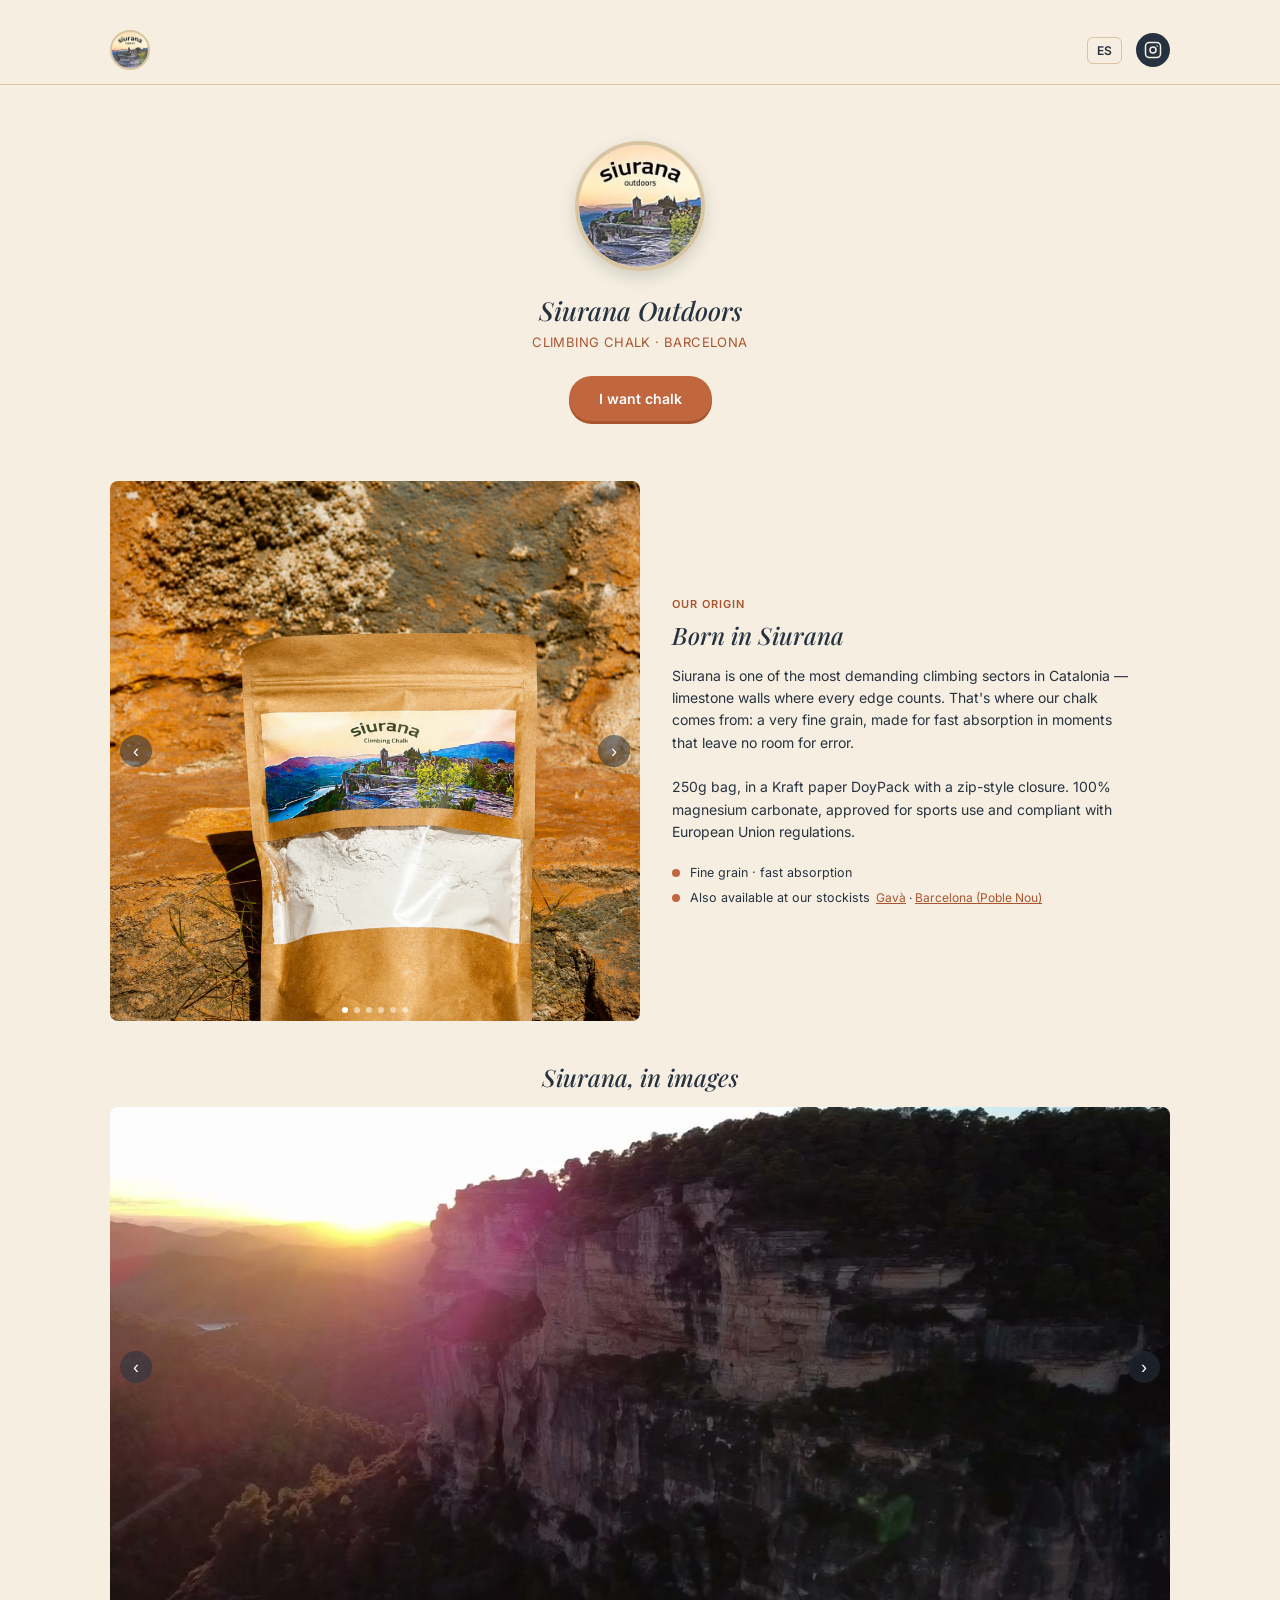
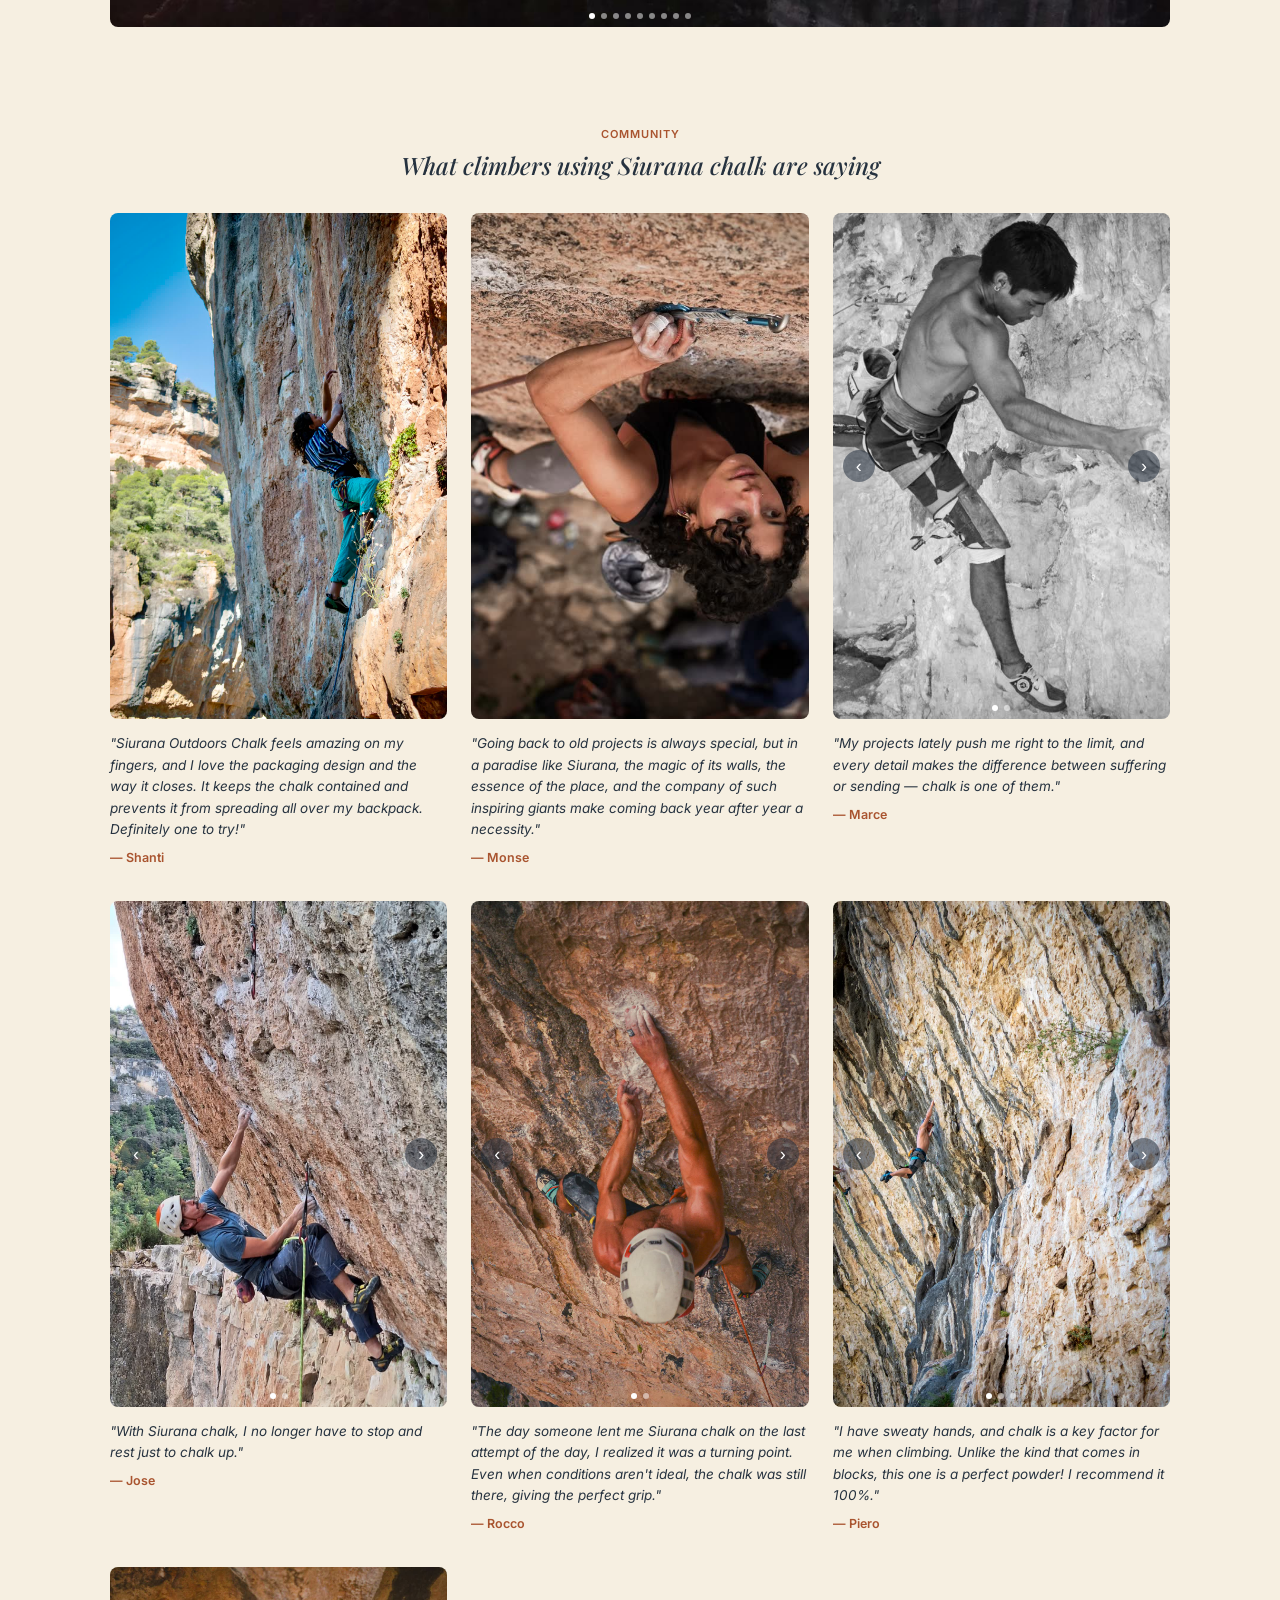
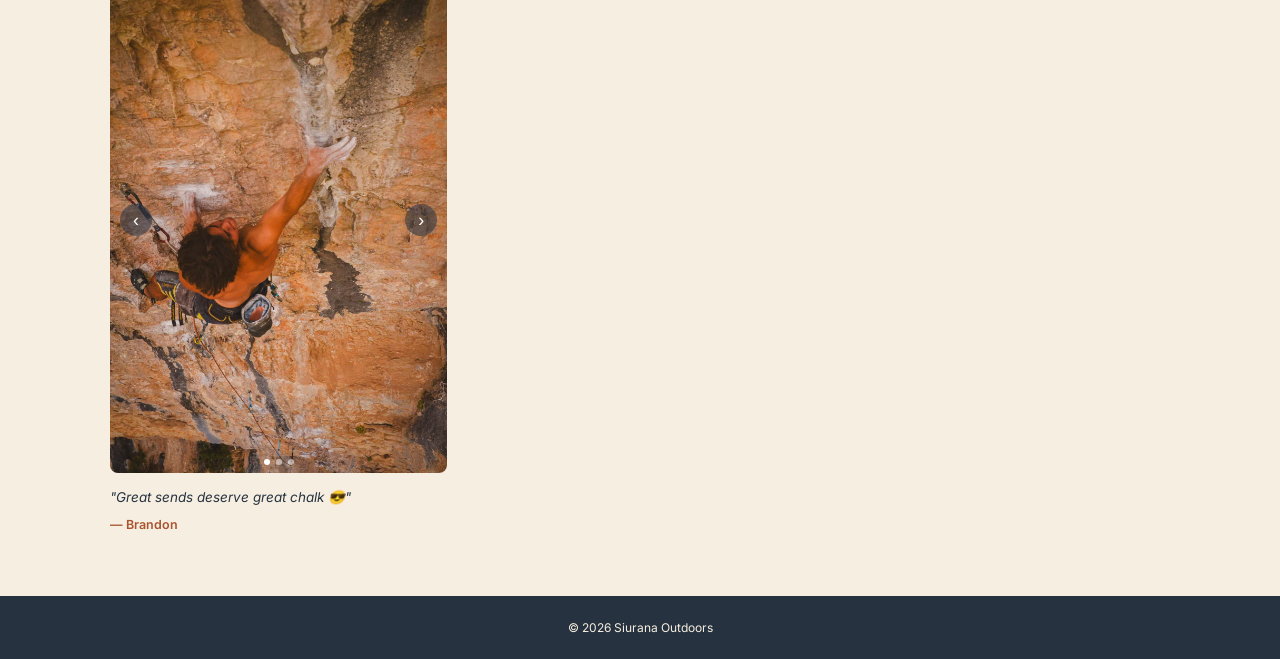
==== en/index.html @ acb0ff6d "content: remove the Barcelona (Rocafort) pickup point Dropped from the About-section stockist links," ====
<!DOCTYPE html>
<html lang="en">
<head>
<meta charset="UTF-8">
<script>
(function () {
  var pref = localStorage.getItem('siuranaLang');
  var onEnglishPage = window.location.pathname.indexOf('/en/') === 0;
  var wantsEnglish;
  if (pref) {
    wantsEnglish = pref === 'en';
  } else {
    var browserLang = (navigator.language || navigator.userLanguage || 'es').toLowerCase();
    wantsEnglish = browserLang.indexOf('en') === 0;
  }
  if (wantsEnglish && !onEnglishPage) { window.location.replace('/en/'); }
  if (!wantsEnglish && onEnglishPage) { window.location.replace('/'); }
})();
</script>
<meta name="viewport" content="width=device-width, initial-scale=1.0">
<title>Siurana Outdoors — Climbing Chalk</title>
<link rel="icon" type="image/png" href="/assets/img/favicon.png">
<link rel="apple-touch-icon" href="/assets/img/favicon.png">
<link rel="stylesheet" href="/assets/css/style.css">
</head>
<body>

<header class="site-header">
  <div class="container header-inner">
    <img class="logo" src="/assets/img/logo.jpg" alt="Siurana Outdoors">
    <div class="header-right">
      <a class="lang-toggle" href="/" onclick="localStorage.setItem('siuranaLang','es')" onmousedown="localStorage.setItem('siuranaLang','es')" lang="es" aria-label="Switch to Spanish">ES</a>
      <a class="ig-link" href="https://www.instagram.com/siuranaoutdoors" target="_blank" rel="noopener" title="Instagram" aria-label="Instagram">
        <svg aria-hidden="true" viewBox="0 0 24 24" fill="none" stroke="currentColor" stroke-width="2"><rect x="2" y="2" width="20" height="20" rx="5"/><circle cx="12" cy="12" r="4"/><circle cx="17.5" cy="6.5" r="1" fill="currentColor" stroke="none"/></svg>
      </a>
    </div>
  </div>
</header>

<section class="hero">
  <div class="container hero-inner">
    <img class="logo-big" src="/assets/img/logo.jpg" alt="Siurana Outdoors">
    <h1 class="hero-title">Siurana Outdoors</h1>
    <p class="hero-sub">Climbing Chalk · Barcelona</p>
    <div class="stage">
      <a class="btn-base btn-crimp" href="/en/order/">
        <div class="tipWrap">
          <div class="fingertip"></div><div class="fingertip"></div><div class="fingertip"></div><div class="fingertip"></div>
          <div class="thumbtip"></div>
        </div>
        I want chalk
      </a>
      <div class="crimpWrap">
        <div class="finger"></div><div class="finger"></div><div class="finger"></div><div class="finger"></div>
        <div class="thumb"></div>
      </div>
      <div class="puffWrap">
        <span class="puff"></span><span class="puff"></span><span class="puff"></span>
        <span class="puff"></span><span class="puff"></span><span class="puff"></span>
      </div>
    </div>
  </div>
</section>

<section class="about">
  <div class="container about-inner">
    <div class="carousel about-photo" data-carousel>
      <div class="carousel-slide is-active"><img src="/assets/img/product/product-1.jpg" alt="Siurana Outdoors chalk bag"></div>
      <div class="carousel-slide"><img src="/assets/img/product/product-2.jpg" alt="Siurana Outdoors chalk bag, another angle" loading="lazy"></div>
      <div class="carousel-slide"><img src="/assets/img/product/product-3.jpg" alt="Siurana Outdoors chalk bag next to the Siurana cliffs" loading="lazy"></div>
      <div class="carousel-slide"><img src="/assets/img/product/product-4.jpg" alt="Siurana Outdoors chalk bag under a rock overhang" loading="lazy"></div>
      <div class="carousel-slide"><img src="/assets/img/product/product-5.jpg" alt="Siurana Outdoors chalk bag with the Siurana cliff blurred in the background" loading="lazy"></div>
      <div class="carousel-slide"><img src="/assets/img/product/product-6.jpg" alt="Siurana Outdoors chalk bag at a rest area near the climbing sector" loading="lazy"></div>
      <button class="carousel-arrow carousel-prev" aria-label="Previous photo">‹</button>
      <button class="carousel-arrow carousel-next" aria-label="Next photo">›</button>
    </div>
    <div class="about-copy">
      <div class="eyebrow">Our origin</div>
      <h2 class="section-title">Born in Siurana</h2>
      <p class="body-text">
        Siurana is one of the most demanding climbing sectors in Catalonia — limestone walls where every edge counts. That's where our chalk comes from: a very fine grain, made for fast absorption in moments that leave no room for error.
      </p>
      <p class="body-text">
        250g bag, in a Kraft paper DoyPack with a zip-style closure. 100% magnesium carbonate, approved for sports use and compliant with European Union regulations.
      </p>
      <ul class="facts">
        <li><span class="dot"></span> Fine grain · fast absorption</li>
        <li><span class="dot"></span><span>Also available at our stockists <span class="stockist-links"><a href="https://www.google.com/maps/place/41%C2%B018'13.2%22N+2%C2%B000'35.6%22E/@41.3036579,2.0073166,17z/data=!3m1!4b1!4m4!3m3!8m2!3d41.3036579!4d2.0098915" target="_blank" rel="noopener">Gavà</a> · <a href="https://www.google.com/maps/place/Raza+Alimentaci%C3%B3n/@41.4161977,2.2108011,17z/data=!3m1!4b1!4m6!3m5!1s0x12a4a34c379c5c1b:0xa8f54bc33366c0a!8m2!3d41.4161977!4d2.2108011!16s%2Fg%2F11cns7l4rz" target="_blank" rel="noopener">Barcelona (Poble Nou)</a></span></span></li>
      </ul>
    </div>
  </div>
</section>

<section class="gallery">
  <div class="container">
    <h2 class="section-title" style="text-align:center;">Siurana, in images</h2>
    <div class="carousel gallery-carousel" data-carousel aria-label="Gallery of Siurana photos and video">
      <div class="carousel-slide is-active">
        <video autoplay muted loop playsinline poster="/assets/img/gallery-poster.jpg">
          <source src="/assets/video/siurana.mp4" type="video/mp4">
        </video>
      </div>
      <div class="carousel-slide">
        <video muted loop playsinline preload="none" poster="/assets/img/gallery-poster-2.jpg">
          <source src="/assets/video/siurana-2.mp4" type="video/mp4">
        </video>
      </div>
      <div class="carousel-slide">
        <video muted loop playsinline preload="none" poster="/assets/img/gallery-poster-3.jpg">
          <source src="/assets/video/siurana-3.mp4" type="video/mp4">
        </video>
      </div>
      <div class="carousel-slide"><img src="/assets/img/gallery/landscape-1.jpg" alt="Close-up of reddish buds on a wild shrub near Siurana" loading="lazy"></div>
      <div class="carousel-slide"><img src="/assets/img/gallery/landscape-2.jpg" alt="Rock pillar beside Siurana's main cliff face under a clear sky" loading="lazy"></div>
      <div class="carousel-slide"><img src="/assets/img/gallery/landscape-3.jpg" alt="Close-up of pink heather flowers among the rocks of Siurana" loading="lazy"></div>
      <div class="carousel-slide"><img src="/assets/img/gallery/landscape-4.jpg" alt="Climber on the cliff at sunset, with the sun glowing through the trees" loading="lazy"></div>
      <div class="carousel-slide"><img src="/assets/img/gallery/landscape-5.jpg" alt="View of the Siurana valley from beneath a rock roof, with climbers gearing up" loading="lazy"></div>
      <div class="carousel-slide"><img src="/assets/img/gallery/landscape-6.jpg" alt="Climber ascending an orange limestone wall in Siurana" loading="lazy"></div>
      <button class="carousel-arrow carousel-prev" aria-label="Previous">‹</button>
      <button class="carousel-arrow carousel-next" aria-label="Next">›</button>
    </div>
  </div>
</section>

<section class="testimonials">
  <div class="container">
    <div class="eyebrow" style="text-align:center;">Community</div>
    <h2 class="section-title" style="text-align:center;">What climbers using Siurana chalk are saying</h2>
    <div class="testimonials-grid">
      <figure class="testimonial-card">
        <div class="carousel testimonial-photo" data-carousel aria-label="Photo of Shanti">
          <div class="carousel-slide is-active"><img src="/assets/img/athletes/shanti-1.jpg" alt="Shanti climbing a tall wall in Siurana, with the valley and blue sky in the background" loading="lazy"></div>
          <button class="carousel-arrow carousel-prev" aria-label="Previous photo">‹</button>
          <button class="carousel-arrow carousel-next" aria-label="Next photo">›</button>
        </div>
        <blockquote class="testimonial-quote">
          <p>"Siurana Outdoors Chalk feels amazing on my fingers, and I love the packaging design and the way it closes. It keeps the chalk contained and prevents it from spreading all over my backpack. Definitely one to try!"</p>
          <cite>— Shanti</cite>
        </blockquote>
      </figure>
      <figure class="testimonial-card">
        <div class="carousel testimonial-photo" data-carousel aria-label="Photos of Monse">
          <div class="carousel-slide is-active"><img src="/assets/img/athletes/monse-1.jpg" alt="Monse clipping a quickdraw on a route in Siurana, chalk on her hands" loading="lazy"></div>
          <button class="carousel-arrow carousel-prev" aria-label="Previous photo">‹</button>
          <button class="carousel-arrow carousel-next" aria-label="Next photo">›</button>
        </div>
        <blockquote class="testimonial-quote">
          <p>"Going back to old projects is always special, but in a paradise like Siurana, the magic of its walls, the essence of the place, and the company of such inspiring giants make coming back year after year a necessity."</p>
          <cite>— Monse</cite>
        </blockquote>
      </figure>
      <figure class="testimonial-card">
        <div class="carousel testimonial-photo" data-carousel aria-label="Photos of Marce">
          <div class="carousel-slide is-active"><img src="/assets/img/athletes/marce-1.jpg" alt="Marce making a dynamic move on a roof in Siurana, black and white photo" loading="lazy"></div>
          <div class="carousel-slide"><img src="/assets/img/athletes/marce-2.jpg" alt="Marce gripping a pocket hold with chalked fingers under a roof in Siurana" loading="lazy"></div>
          <button class="carousel-arrow carousel-prev" aria-label="Previous photo">‹</button>
          <button class="carousel-arrow carousel-next" aria-label="Next photo">›</button>
        </div>
        <blockquote class="testimonial-quote">
          <p>"My projects lately push me right to the limit, and every detail makes the difference between suffering or sending — chalk is one of them."</p>
          <cite>— Marce</cite>
        </blockquote>
      </figure>
      <figure class="testimonial-card">
        <div class="carousel testimonial-photo" data-carousel aria-label="Photos of Jose">
          <div class="carousel-slide is-active"><img src="/assets/img/athletes/jose-1.jpg" alt="Jose climbing a roof with views of the Siurana valley, about to clip a quickdraw" loading="lazy"></div>
          <div class="carousel-slide"><img src="/assets/img/athletes/jose-2.jpg" alt="Jose climbing a very steep wall in Siurana, arm stretched toward a hold" loading="lazy"></div>
          <button class="carousel-arrow carousel-prev" aria-label="Previous photo">‹</button>
          <button class="carousel-arrow carousel-next" aria-label="Next photo">›</button>
        </div>
        <blockquote class="testimonial-quote">
          <p>"With Siurana chalk, I no longer have to stop and rest just to chalk up."</p>
          <cite>— Jose</cite>
        </blockquote>
      </figure>
      <figure class="testimonial-card">
        <div class="carousel testimonial-photo" data-carousel aria-label="Photos of Rocco">
          <div class="carousel-slide is-active"><img src="/assets/img/athletes/rocco-1.jpg" alt="Rocco reaching for a jutting hold on a wall in Siurana" loading="lazy"></div>
          <div class="carousel-slide"><img src="/assets/img/athletes/rocco-2.jpg" alt="Rocco climbing in Siurana with other climbers belaying from a ledge in the background" loading="lazy"></div>
          <button class="carousel-arrow carousel-prev" aria-label="Previous photo">‹</button>
          <button class="carousel-arrow carousel-next" aria-label="Next photo">›</button>
        </div>
        <blockquote class="testimonial-quote">
          <p>"The day someone lent me Siurana chalk on the last attempt of the day, I realized it was a turning point. Even when conditions aren't ideal, the chalk was still there, giving the perfect grip."</p>
          <cite>— Rocco</cite>
        </blockquote>
      </figure>
      <figure class="testimonial-card">
        <div class="carousel testimonial-photo" data-carousel aria-label="Photos of Piero">
          <div class="carousel-slide is-active"><img src="/assets/img/athletes/piero-1.jpg" alt="Piero mid-dynamic-move on a wall in Siurana" loading="lazy"></div>
          <div class="carousel-slide"><img src="/assets/img/athletes/piero-2.jpg" alt="Piero climbing under a huge rock roof in Siurana, with the valley below" loading="lazy"></div>
          <div class="carousel-slide"><img src="/assets/img/athletes/piero-3.jpg" alt="Piero resting at a belay station, climbing gear racked on his harness" loading="lazy"></div>
          <button class="carousel-arrow carousel-prev" aria-label="Previous photo">‹</button>
          <button class="carousel-arrow carousel-next" aria-label="Next photo">›</button>
        </div>
        <blockquote class="testimonial-quote">
          <p>"I have sweaty hands, and chalk is a key factor for me when climbing. Unlike the kind that comes in blocks, this one is a perfect powder! I recommend it 100%."</p>
          <cite>— Piero</cite>
        </blockquote>
      </figure>
      <figure class="testimonial-card">
        <div class="carousel testimonial-photo" data-carousel aria-label="Photos of Brandon">
          <div class="carousel-slide is-active"><img src="/assets/img/athletes/brandon-1.jpg" alt="Brandon reaching for a hold on a wall in Siurana" loading="lazy"></div>
          <div class="carousel-slide"><img src="/assets/img/athletes/brandon-2.jpg" alt="Brandon climbing a slab in Siurana, chalk on his fingers" loading="lazy"></div>
          <div class="carousel-slide"><img src="/assets/img/athletes/brandon-3.jpg" alt="Brandon climbing a vertical wall in Siurana with the sky in the background" loading="lazy"></div>
          <button class="carousel-arrow carousel-prev" aria-label="Previous photo">‹</button>
          <button class="carousel-arrow carousel-next" aria-label="Next photo">›</button>
        </div>
        <blockquote class="testimonial-quote">
          <p>"Great sends deserve great chalk 😎"</p>
          <cite>— Brandon</cite>
        </blockquote>
      </figure>
    </div>
  </div>
</section>

<footer class="site-footer">
  <div class="container">
    <p>&copy; 2026 Siurana Outdoors</p>
  </div>
</footer>

<script src="/assets/js/main.js"></script>
</body>
</html>
---- assets/css/style.css ----
@import url('https://fonts.googleapis.com/css2?family=Playfair+Display:ital,wght@0,500;0,700;1,500&family=Inter:wght@400;500;600;700&display=swap');

:root{
  --terracotta:#c1673f;
  --clay:#a9542f;
  --sand:#d8c4a0;
  --cream:#f6efe1;
  --forest:#4a5a3a;
  --navy:#26323f;
  --chalk:#f7f4ec;
}

*, *::before, *::after { box-sizing: border-box; }

body {
  margin: 0;
  background: var(--cream);
  color: var(--navy);
  font-family: 'Inter', sans-serif;
}

img { max-width: 100%; display: block; }

.container {
  max-width: 1100px;
  margin: 0 auto;
  padding: 0 20px;
}

.eyebrow {
  font-size: 11px; letter-spacing: 1px; text-transform: uppercase;
  color: var(--clay); margin-bottom: 8px; font-weight: 600;
}

.section-title {
  font-family: 'Playfair Display', serif; font-style: italic; font-weight: 500;
  font-size: 24px; margin: 0 0 14px; color: var(--navy);
}

.body-text { font-size: 14px; line-height: 1.6; margin: 0 0 22px; }

.facts { list-style: none; margin: 0; padding: 0; display: flex; flex-direction: column; gap: 10px; }
.facts li { display: flex; align-items: flex-start; gap: 10px; font-size: 12.5px; }
.dot { width: 8px; height: 8px; border-radius: 50%; background: var(--terracotta); flex-shrink: 0; margin-top: 4px; }

.site-header {
  background: var(--cream);
  border-bottom: 1px solid var(--sand);
}
.header-inner {
  display: flex;
  align-items: center;
  justify-content: space-between;
  padding: 30px 20px 14px;
}
.logo {
  width: 40px;
  height: 40px;
  border-radius: 50%;
  object-fit: cover;
  border: 2px solid var(--sand);
}
.header-right {
  display: flex;
  align-items: center;
  gap: 14px;
}
.ig-link {
  width: 34px;
  height: 34px;
  border-radius: 50%;
  background: var(--navy);
  display: flex;
  align-items: center;
  justify-content: center;
  flex-shrink: 0;
}
.ig-link svg {
  width: 18px;
  height: 18px;
  color: var(--cream);
}

.stage { position: relative; display: inline-block; }

.btn-base {
  position: relative;
  z-index: 1;
  display: inline-block;
  border-radius: 24px;
  background: var(--terracotta);
  color: #fff;
  font-weight: 600;
  font-size: 14px;
  text-decoration: none;
  border: none;
  cursor: pointer;
  padding: 14px 30px;
  box-shadow: 0 3px 0 var(--clay);
  transition: box-shadow .15s ease, transform .15s ease;
  overflow: visible;
  font-family: 'Inter', sans-serif;
}
.btn-base:hover, .btn-base.js-preview { transform: translateY(1px); box-shadow: 0 2px 0 var(--clay); }
.btn-base:active, .btn-base.js-preview-active { transform: translateY(2px); box-shadow: 0 1px 0 var(--clay); }
.btn-small { padding: 8px 18px; font-size: 12px; }

.crimpWrap { position:absolute;z-index:0;left:50%;top:0;transform:translateX(-50%);width:80px;height:40px;pointer-events:none; }
.finger { position:absolute;top:0;width:15px;height:46px;border-radius:7px 7px 5px 5px;background:var(--sand);opacity:0;
  transform-origin:bottom center;transition:left .22s ease, transform .3s cubic-bezier(.3,1.3,.4,1), opacity .2s ease; }
.finger::after { content:'';position:absolute;left:50%;bottom:7px;width:5px;height:5px;border-radius:50%;background:var(--clay);
  transform:translateX(-50%);opacity:0;transition:opacity .18s ease; }

.finger:nth-child(1){left:0px;  transform:translateY(6px) rotate(-5deg);}
.finger:nth-child(2){left:14px; transform:translateY(6px) rotate(-1deg);}
.finger:nth-child(3){left:28px; transform:translateY(6px) rotate(1deg);}
.finger:nth-child(4){left:42px; transform:translateY(6px) rotate(5deg);}

/* .js-preview / .js-preview-active companion classes let JS simulate the same
   :hover / :active look programmatically (used to auto-preview the hero
   button 3s after page load, since a real click navigates away before the
   :active + puff animation has time to finish playing). Keep every rule
   below in sync if the hover/active visuals ever change. */
.btn-crimp:hover ~ .crimpWrap .finger, .btn-crimp.js-preview ~ .crimpWrap .finger { opacity: 1; }
.btn-crimp:hover ~ .crimpWrap .finger:nth-child(1), .btn-crimp.js-preview ~ .crimpWrap .finger:nth-child(1){transform:translateY(-18px) rotate(-5deg);}
.btn-crimp:hover ~ .crimpWrap .finger:nth-child(2), .btn-crimp.js-preview ~ .crimpWrap .finger:nth-child(2){transform:translateY(-18px) rotate(-1deg);}
.btn-crimp:hover ~ .crimpWrap .finger:nth-child(3), .btn-crimp.js-preview ~ .crimpWrap .finger:nth-child(3){transform:translateY(-18px) rotate(1deg);}
.btn-crimp:hover ~ .crimpWrap .finger:nth-child(4), .btn-crimp.js-preview ~ .crimpWrap .finger:nth-child(4){transform:translateY(-18px) rotate(5deg);}

.btn-crimp:active ~ .crimpWrap .finger, .btn-crimp.js-preview-active ~ .crimpWrap .finger { transition-duration: .1s; }
.btn-crimp:active ~ .crimpWrap .finger:nth-child(1), .btn-crimp.js-preview-active ~ .crimpWrap .finger:nth-child(1){left:0px;  transform:translateY(-14px) rotate(0deg) scaleY(.92);}
.btn-crimp:active ~ .crimpWrap .finger:nth-child(2), .btn-crimp.js-preview-active ~ .crimpWrap .finger:nth-child(2){left:15px; transform:translateY(-14px) rotate(0deg) scaleY(.92);}
.btn-crimp:active ~ .crimpWrap .finger:nth-child(3), .btn-crimp.js-preview-active ~ .crimpWrap .finger:nth-child(3){left:30px; transform:translateY(-14px) rotate(0deg) scaleY(.92);}
.btn-crimp:active ~ .crimpWrap .finger:nth-child(4), .btn-crimp.js-preview-active ~ .crimpWrap .finger:nth-child(4){left:45px; transform:translateY(-14px) rotate(0deg) scaleY(.92);}
.btn-crimp:active ~ .crimpWrap .finger::after, .btn-crimp.js-preview-active ~ .crimpWrap .finger::after { opacity: .7; }

.thumb { position:absolute;top:0;left:62px;width:16px;height:22px;border-radius:7px 8px 6px 6px;background:var(--sand);opacity:0;
  transform-origin:bottom center;transition:left .22s ease, transform .3s cubic-bezier(.3,1.3,.4,1), opacity .2s ease;
  transform:translateY(6px) rotate(10deg); }
.thumb::after { content:'';position:absolute;left:50%;bottom:6px;width:5px;height:5px;border-radius:50%;background:var(--clay);
  transform:translateX(-50%);opacity:0;transition:opacity .18s ease; }

.btn-crimp:hover ~ .crimpWrap .thumb, .btn-crimp.js-preview ~ .crimpWrap .thumb { opacity:1;transform:translateY(-12px) rotate(14deg); }
.btn-crimp:active ~ .crimpWrap .thumb, .btn-crimp.js-preview-active ~ .crimpWrap .thumb { left:54px;transform:translateY(-9px) rotate(-16deg) scaleY(.9);transition-duration:.1s; }
.btn-crimp:active ~ .crimpWrap .thumb::after, .btn-crimp.js-preview-active ~ .crimpWrap .thumb::after { opacity: .7; }

.tipWrap { position:absolute;left:50%;top:0;transform:translateX(-50%);width:80px;height:22px;pointer-events:none; }
.fingertip { position:absolute;top:0;width:16px;height:18px;border-radius:50%;background:var(--sand);opacity:0;
  transform-origin:top center;transition:opacity .15s ease, transform .18s cubic-bezier(.3,1.3,.4,1);transform:translateY(-12px) scale(.6); }
.fingertip::after{content:'';position:absolute;left:50%;top:4px;width:6px;height:7px;border-radius:50%;
  background:var(--cream);transform:translateX(-50%);opacity:.95;}
.fingertip:nth-child(1){left:-1px;} .fingertip:nth-child(2){left:14px;} .fingertip:nth-child(3){left:29px;} .fingertip:nth-child(4){left:44px;}
.btn-crimp:active .fingertip, .btn-crimp.js-preview-active .fingertip { opacity: 1; transform: translateY(-4px) scale(1); }

.thumbtip { position:absolute;top:0;left:54px;width:16px;height:16px;border-radius:50%;background:var(--sand);opacity:0;
  transform-origin:top center;transition:opacity .15s ease, transform .18s cubic-bezier(.3,1.3,.4,1);transform:translateY(-10px) rotate(14deg) scale(.6); }
.thumbtip::after{content:'';position:absolute;left:55%;top:3px;width:7px;height:8px;border-radius:50%;
  background:var(--cream);transform:translateX(-50%) rotate(-16deg);opacity:.95;}
.btn-crimp:active .thumbtip, .btn-crimp.js-preview-active .thumbtip { opacity: 1; transform: translateY(-3px) rotate(-16deg) scale(1); }

.puffWrap { position:absolute;z-index:2;left:50%;top:2px;transform:translateX(-50%);width:120px;height:50px;pointer-events:none; }
.puff { position:absolute;border-radius:50%;background:var(--chalk);opacity:0; }
.puff:nth-child(1){left:8px; top:20px; width:5px;height:5px;}
.puff:nth-child(2){left:20px;top:9px;  width:6px;height:6px;}
.puff:nth-child(3){left:32px;top:24px; width:4px;height:4px;}
.puff:nth-child(4){left:88px;top:24px; width:4px;height:4px;}
.puff:nth-child(5){left:100px;top:9px;  width:6px;height:6px;}
.puff:nth-child(6){left:112px;top:20px;width:5px;height:5px;}

@keyframes puffL1{0%{opacity:0;transform:translate(0,0) scale(.5);}20%{opacity:.9;}100%{opacity:0;transform:translate(-16px,-22px) scale(1.2);}}
@keyframes puffL2{0%{opacity:0;transform:translate(0,0) scale(.5);}20%{opacity:.9;}100%{opacity:0;transform:translate(-8px,-28px) scale(1.1);}}
@keyframes puffL3{0%{opacity:0;transform:translate(0,0) scale(.5);}20%{opacity:.9;}100%{opacity:0;transform:translate(-20px,-8px) scale(1.15);}}
@keyframes puffR1{0%{opacity:0;transform:translate(0,0) scale(.5);}20%{opacity:.9;}100%{opacity:0;transform:translate(20px,-8px) scale(1.15);}}
@keyframes puffR2{0%{opacity:0;transform:translate(0,0) scale(.5);}20%{opacity:.9;}100%{opacity:0;transform:translate(8px,-28px) scale(1.1);}}
@keyframes puffR3{0%{opacity:0;transform:translate(0,0) scale(.5);}20%{opacity:.9;}100%{opacity:0;transform:translate(16px,-22px) scale(1.2);}}

.puffWrap.puffing .puff:nth-child(1){animation:puffL1 .6s ease-out forwards;}
.puffWrap.puffing .puff:nth-child(2){animation:puffL2 .6s ease-out .03s forwards;}
.puffWrap.puffing .puff:nth-child(3){animation:puffL3 .6s ease-out .06s forwards;}
.puffWrap.puffing .puff:nth-child(4){animation:puffR3 .6s ease-out .06s forwards;}
.puffWrap.puffing .puff:nth-child(5){animation:puffR2 .6s ease-out .03s forwards;}
.puffWrap.puffing .puff:nth-child(6){animation:puffR1 .6s ease-out forwards;}

.hero { padding: 56px 0 60px; text-align: center; }
.hero-inner { display: flex; flex-direction: column; align-items: center; }
.logo-big {
  width: 130px; height: 130px; border-radius: 50%; object-fit: cover;
  margin: 0 0 22px; border: 4px solid var(--sand);
  box-shadow: 0 6px 16px rgba(38,50,63,.18);
}
.hero-title {
  font-family: 'Playfair Display', serif; font-style: italic; font-weight: 500;
  font-size: 26px; color: var(--navy); margin: 0 0 6px;
}
.hero-sub {
  font-size: 13px; letter-spacing: .4px; color: var(--clay);
  margin: 0 0 26px; text-transform: uppercase;
}
.about-inner { display: flex; align-items: center; gap: 0; flex-wrap: wrap; }
.about-photo {
  flex: 1 1 320px; min-height: 280px; border-radius: 8px;
}
.about-copy { flex: 1 1 320px; padding: 34px 32px; }

/* .about-photo has only min-height (280px), and align-items:center on its flex
   parent means it doesn't stretch to the row height, so a height:100% child
   (the carousel's img) can't resolve against it and falls back to the image's
   own intrinsic aspect ratio — with these portrait product photos that produced
   an oversized ~660px-tall box that dwarfed the copy column. Pin an explicit
   height so the carousel crops via object-fit:cover into a balanced box instead.
   540px (raised from an earlier 420px pass, which itself over-cropped these
   mostly-portrait product photos) still sits well under that ~660px "dwarfing"
   territory and close to the ~350-450px natural height of the .about-copy
   text column beside it.
   This must stay ABOVE the @media (max-width:600px) block below: both rules
   share identical specificity (two classes), so the mobile override only wins
   the cascade at narrow widths if it appears later in source order. */
.about-photo.carousel { height: 540px; }

.gallery { padding: 40px 0 60px; }
/* Raised from 220/320px (mobile/desktop) to 290/520px to cut down on vertical
   cropping of the mostly-portrait gallery photos (0.56-0.75 aspect) via
   object-fit:cover. Side effect worth knowing: at the mobile 290px height the
   box's aspect (~1.16) is narrower than the autoplay video's 16:9 (1.78)
   frame, so cover now crops a bit more off the VIDEO's sides on mobile than
   before (it was already side-cropped at 220px, just less so) — an accepted
   tradeoff, the video's main scene stays centered and in frame. At desktop
   (520px) the box's aspect (~2.04) is actually now much closer to the video's
   1.78 than the old 320px box (~3.31) was, so on desktop the video ends up
   LESS cropped than before, not more. */
.gallery-carousel, .gallery-carousel .carousel-slide { height: 290px; }
@media (min-width: 700px) {
  .gallery-carousel, .gallery-carousel .carousel-slide { height: 520px; }
}
.gallery-carousel { border-radius: 8px; background: var(--navy); }

/* landscape-4 and landscape-6 are portrait source photos; on desktop the
   gallery box is still wider than tall (~2.04 aspect at 520px) so cover still
   crops a horizontal band off the top/bottom, and the default center crop
   misses the climber(s) entirely. Values below were picked by measuring the
   climbers' actual vertical position in each photo: landscape-4's climber
   sits ~33-40% down the frame (sunset glow stays in view too), landscape-6
   has one climber near the top (~16-22%) and a second near the bottom
   (~87%) — too far apart to both fit in one crop, so this keeps the
   ascending climber (the one actually mid-route) in frame. Re-checked against
   the taller 520px/290px (desktop/mobile) box: both values still keep their
   climber comfortably in frame, no change needed. */
.carousel-slide img[src*="landscape-4"] { object-position: center 36%; }
.carousel-slide img[src*="landscape-6"] { object-position: center 20%; }

/* landscape-5's climbers sit in the left ~25% of this 16:9 photo. At the
   mobile gallery height (290px) the box is narrower than the photo (aspect
   ~1.16 vs 1.78), so cover crops the sides instead of top/bottom — a center
   crop pushes the left edge in far enough to cut the belayer out of frame.
   Shifting the crop left keeps every climber in frame. Desktop stays a
   top/bottom crop (box wider than the photo) where center is already fine
   vertically, and this X-axis shift has no effect there. */
.carousel-slide img[src*="landscape-5"] { object-position: 10% center; }

/* product-4's bag hangs low in the frame (roughly the bottom 40%, held up
   against a rock overhang that fills the rest) — on the taller About box a
   center crop only catches a sliver of its top edge. Shifting the crop down
   keeps the whole bag (label, chalk window and kraft base) in frame. */
.carousel-slide img[src*="product-4"] { object-position: center 85%; }

.testimonials { padding: 40px 0 60px; }
.testimonials-grid {
  display: grid; grid-template-columns: 1fr; gap: 32px 24px; margin-top: 32px;
}
@media (min-width: 700px) { .testimonials-grid { grid-template-columns: repeat(2, 1fr); } }
@media (min-width: 1000px) { .testimonials-grid { grid-template-columns: repeat(3, 1fr); } }
.testimonial-card { margin: 0; }
/* aspect-ratio (not a fixed height) so the box scales cleanly at any card
   width across the 1/2/3-column breakpoints above, without needing a
   per-breakpoint height like the other carousels. 2:3 matches most of these
   photos' own portrait aspect (~0.667) closely, so cover crops very little
   off them; the couple of landscape/square outliers crop more on the sides,
   checked via simulation and still framed fine at this ratio. */
.testimonial-photo { aspect-ratio: 2 / 3; border-radius: 8px; background: var(--navy); }
.testimonial-quote {
  margin: 14px 0 0; font-size: 13.5px; line-height: 1.6; font-style: italic; color: var(--navy);
}
.testimonial-quote p { margin: 0 0 6px; }
.testimonial-quote cite { font-size: 12.5px; font-weight: 600; font-style: normal; color: var(--clay); }

.order { padding: 40px 0 60px; max-width: 460px; margin: 0 auto; }
.back-link {
  display: inline-block; margin-bottom: 18px; font-size: 13px; font-weight: 600;
  color: var(--clay); text-decoration: none;
}
.back-link:hover { color: var(--terracotta); }

.order-block { border-top: 1px solid var(--sand); padding-top: 20px; margin-top: 20px; }
.field-row { display: flex; gap: 12px; }
.field-row .field { flex: 1 1 0; min-width: 0; }
.field { margin-top: 12px; }
.field:first-child { margin-top: 0; }
.field label {
  display: block; font-size: 12.5px; font-weight: 600; color: var(--navy); margin-bottom: 6px;
}
.field input[type="text"], .field input[type="tel"], .field input[type="email"],
.field textarea, .field select {
  width: 100%; border: 1px solid var(--sand); border-radius: 8px; padding: 10px;
  font-family: 'Inter', sans-serif; font-size: 13px; color: var(--navy); box-sizing: border-box;
}
.field textarea { resize: vertical; }

.radio-option {
  display: flex; align-items: center; gap: 8px; font-size: 13.5px; color: var(--navy);
  margin-top: 10px; cursor: pointer;
}
.radio-option:first-child { margin-top: 0; }
.radio-option:has(input:disabled) { color: var(--sand); cursor: not-allowed; }
.fee-note { color: var(--clay); font-size: 12px; }

.order-qty { margin: 0; }
.qty-stepper { display: flex; align-items: center; gap: 10px; }
.qty-btn {
  width: 36px; height: 36px; border-radius: 50%; border: 1px solid var(--sand);
  background: var(--cream); color: var(--navy); font-size: 18px; line-height: 1;
  cursor: pointer;
}
.qty-btn:hover { background: var(--sand); }
#qty {
  width: 56px; text-align: center; font-size: 15px; font-weight: 600; color: var(--navy);
  border: 1px solid var(--sand); border-radius: 8px; padding: 8px 4px;
  font-family: 'Inter', sans-serif;
}

.order-total { margin: 20px 0 0; font-size: 15px; font-weight: 600; }
#submit-order { display: block; width: 100%; margin-top: 20px; text-align: center; }
.order-error { color: var(--terracotta); font-size: 12.5px; margin: 10px 0 0; }
.order-confirmation {
  color: var(--forest); font-size: 13.5px; font-weight: 600; margin: 14px 0 0;
  background: var(--cream); border: 1px solid var(--sand); border-radius: 8px; padding: 12px;
}
.order-confirmation a { color: var(--clay); text-decoration: underline; }
.order-confirmation a:hover { color: var(--terracotta); }

.site-footer {
  background: var(--navy); color: var(--cream);
  text-align: center; padding: 24px 0; font-size: 12px;
}
.site-footer p { margin: 0; }

@media (max-width: 600px) {
  /* This used to need >= ~15px top padding to keep the crimp-hand header CTA's
     raised fingers from clipping against the viewport edge (see commit
     44aba79) - that button was later removed, so the constraint no longer
     applies, but the value still reads fine as general breathing room. */
  .header-inner { padding: 26px 16px 10px; }
  .hero { padding: 40px 0 44px; }
  .logo-big { width: 100px; height: 100px; }
  .about-copy { padding: 26px 20px; }
  /* Raised from 260px alongside the desktop 540px bump above — same
     less-cropping rationale, see the comment on the desktop rule. */
  .about-photo.carousel { height: 330px; min-height: 330px; }
}

.lang-toggle {
  font-size: 12px; font-weight: 600; color: var(--navy); text-decoration: none;
  padding: 5px 9px; border: 1px solid var(--sand); border-radius: 6px;
}
.lang-toggle:hover { background: var(--sand); }

.carousel { position: relative; overflow: hidden; }
.carousel-slide { display: none; width: 100%; height: 100%; }
.carousel-slide.is-active { display: block; }
.carousel-slide img, .carousel-slide video { width: 100%; height: 100%; object-fit: cover; display: block; }
.carousel-arrow {
  position: absolute; top: 50%; transform: translateY(-50%);
  width: 32px; height: 32px; border-radius: 50%; border: none;
  background: rgba(38,50,63,.55); color: #fff; font-size: 18px; line-height: 1;
  cursor: pointer; display: flex; align-items: center; justify-content: center;
  z-index: 1; padding: 0;
}
.carousel-arrow:hover { background: rgba(38,50,63,.8); }
.carousel-prev { left: 10px; }
.carousel-next { right: 10px; }

.carousel-dots { position: absolute; bottom: 8px; left: 50%; transform: translateX(-50%); display: flex; gap: 6px; z-index: 1; }
.carousel-dot { width: 6px; height: 6px; border-radius: 50%; background: rgba(255,255,255,.5); border: none; padding: 0; cursor: pointer; }
.carousel-dot.is-active { background: #fff; }

.stockist-links { font-size: 12px; margin-left: 2px; }
.stockist-links a { color: var(--clay); text-decoration: underline; }
.stockist-links a:hover { color: var(--terracotta); }
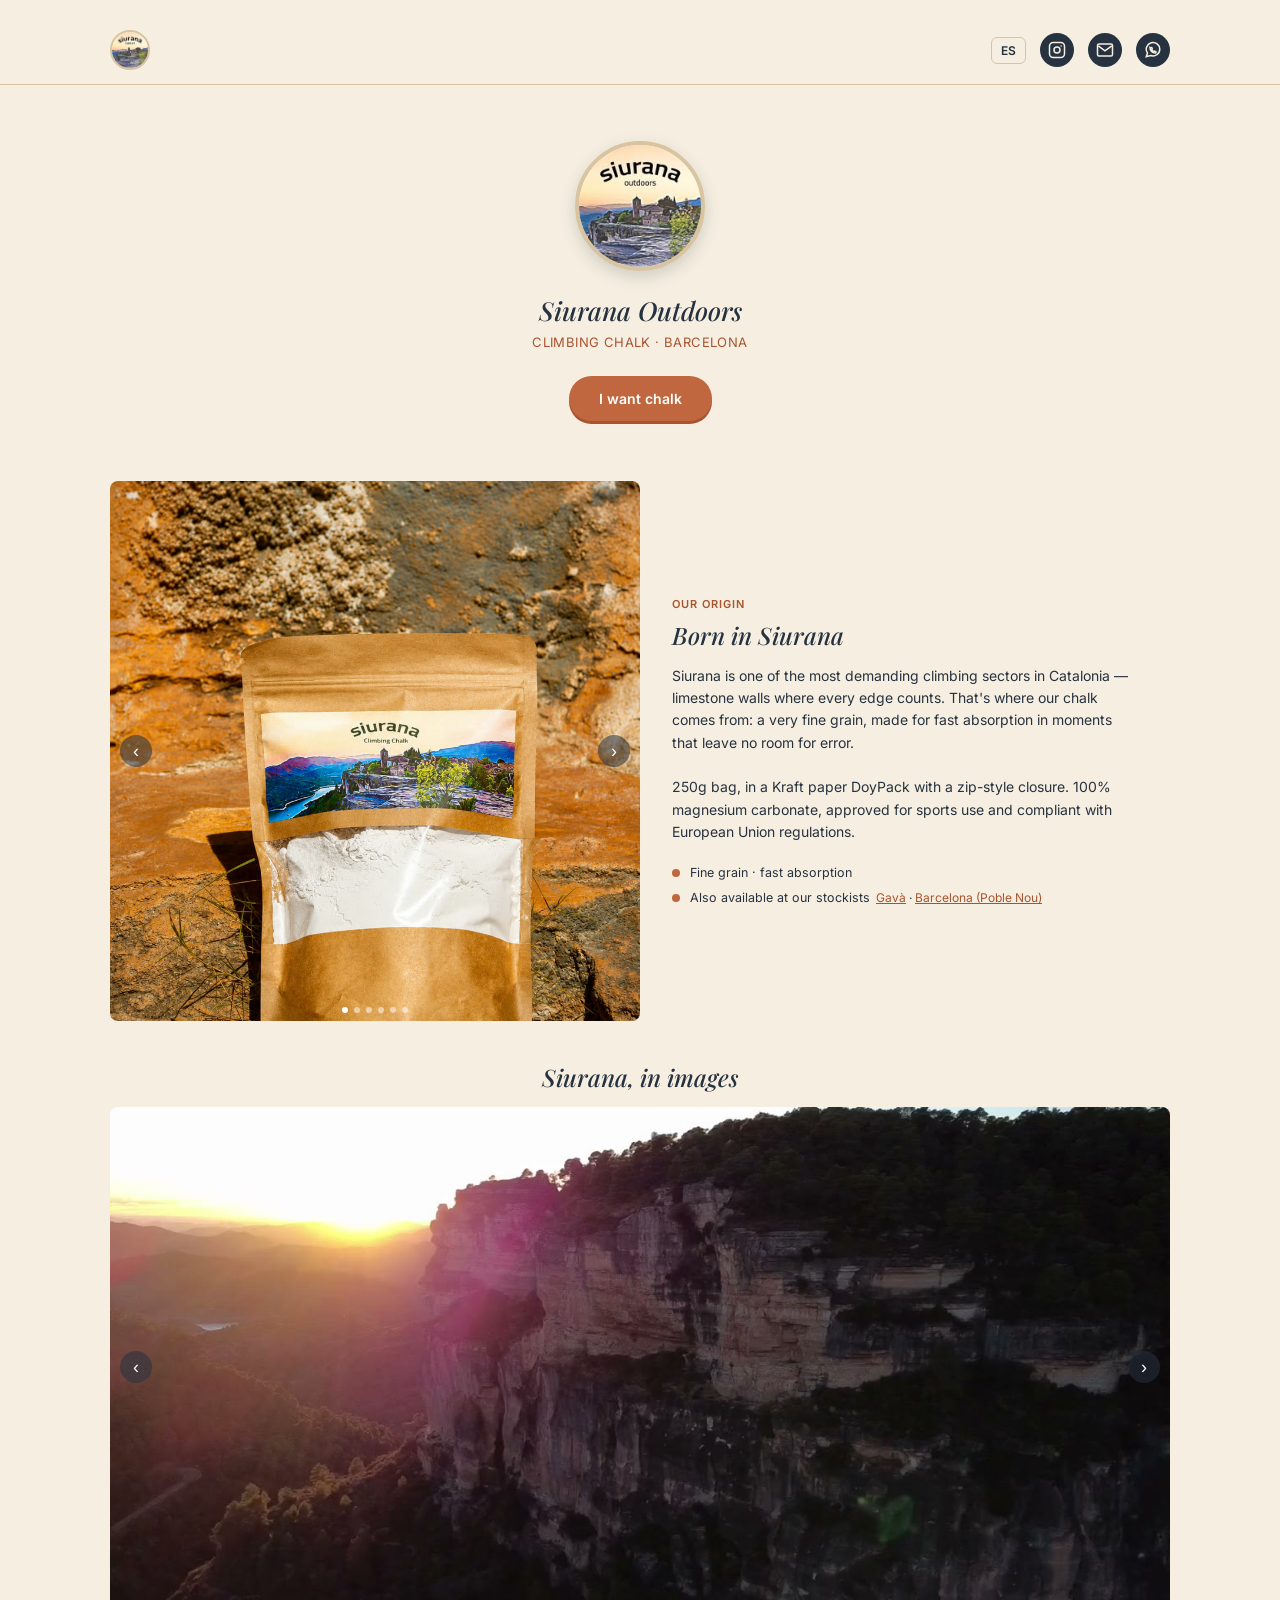
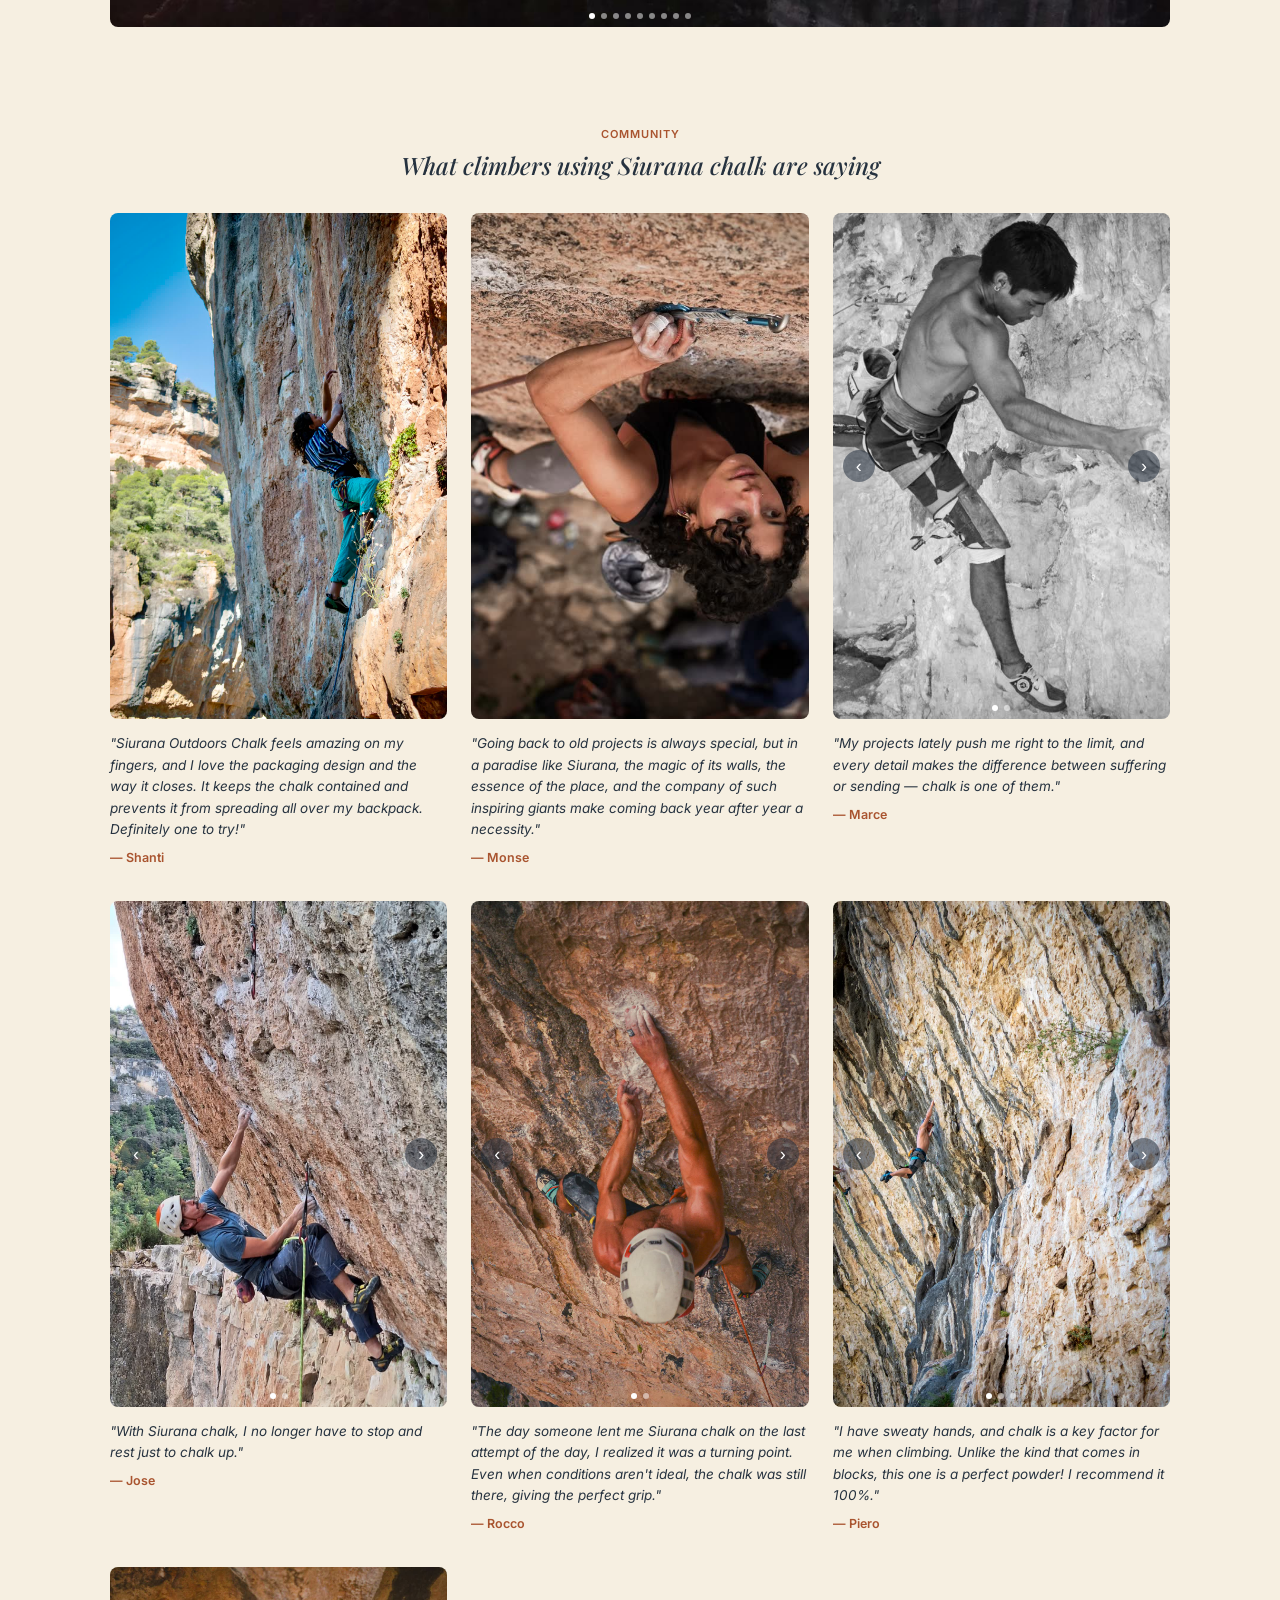
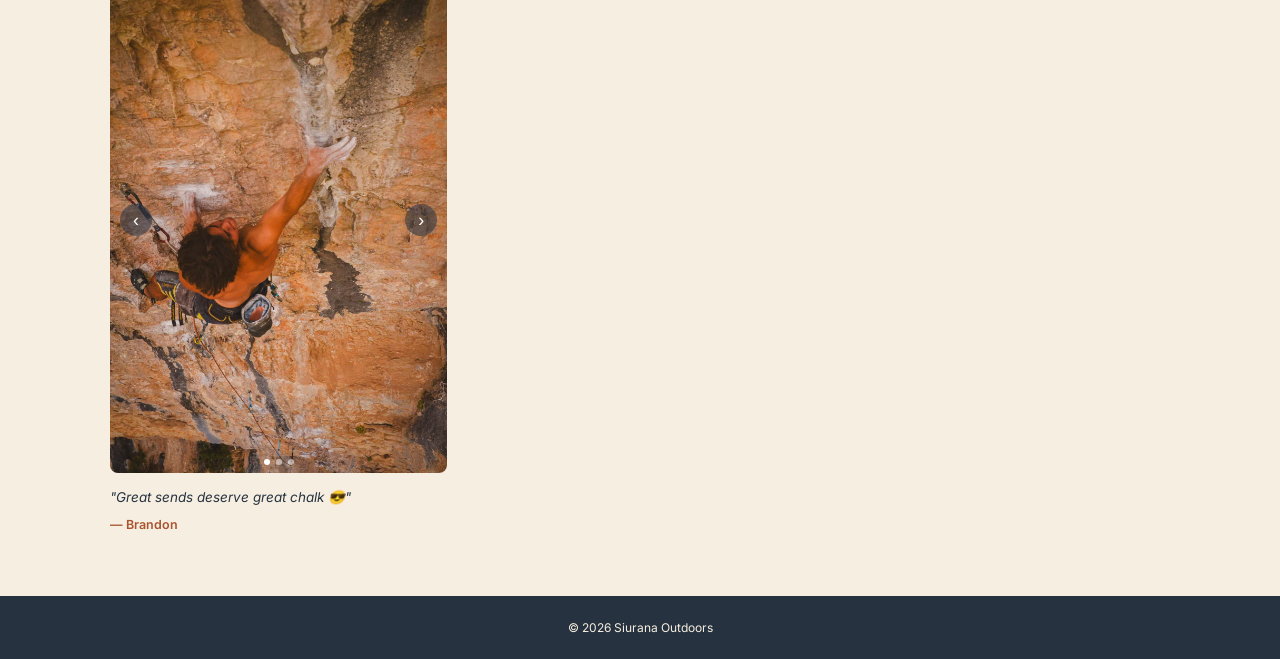
==== commit e4458395: "feat: add email and WhatsApp icons to the header, next to Instagram Renamed .ig-link -> .icon-link (" ====
--- a/en/index.html
+++ b/en/index.html
@@ -30,8 +30,14 @@
     <img class="logo" src="/assets/img/logo.jpg" alt="Siurana Outdoors">
     <div class="header-right">
       <a class="lang-toggle" href="/" onclick="localStorage.setItem('siuranaLang','es')" onmousedown="localStorage.setItem('siuranaLang','es')" lang="es" aria-label="Switch to Spanish">ES</a>
-      <a class="ig-link" href="https://www.instagram.com/siuranaoutdoors" target="_blank" rel="noopener" title="Instagram" aria-label="Instagram">
+      <a class="icon-link" href="https://www.instagram.com/siuranaoutdoors" target="_blank" rel="noopener" title="Instagram" aria-label="Instagram">
         <svg aria-hidden="true" viewBox="0 0 24 24" fill="none" stroke="currentColor" stroke-width="2"><rect x="2" y="2" width="20" height="20" rx="5"/><circle cx="12" cy="12" r="4"/><circle cx="17.5" cy="6.5" r="1" fill="currentColor" stroke="none"/></svg>
+      </a>
+      <a class="icon-link" href="mailto:siuranaoutdoors@outlook.com" title="Email" aria-label="Email">
+        <svg aria-hidden="true" viewBox="0 0 24 24" fill="none" stroke="currentColor" stroke-width="2"><rect x="2" y="4" width="20" height="16" rx="2"/><path d="M3 6.5l9 6.5 9-6.5"/></svg>
+      </a>
+      <a class="icon-link" href="https://wa.me/34667895438" target="_blank" rel="noopener" title="WhatsApp" aria-label="WhatsApp">
+        <svg aria-hidden="true" viewBox="0 0 24 24" fill="none" stroke="currentColor" stroke-width="2"><path d="M3 21l1.65-4.95A9 9 0 1 1 8.95 19.35L3 21z"/><path d="M8.5 9.5c0-.5.5-1 1-1h.5c.3 0 .5.2.6.5l.4 1.2c.1.3 0 .6-.2.8l-.5.5a5.5 5.5 0 0 0 2.7 2.7l.5-.5c.2-.2.5-.3.8-.2l1.2.4c.3.1.5.3.5.6v.5c0 .5-.5 1-1 1-3.9 0-7-3.1-7-7z"/></svg>
       </a>
     </div>
   </div>
--- a/assets/css/style.css
+++ b/assets/css/style.css
@@ -65,7 +65,7 @@
   align-items: center;
   gap: 14px;
 }
-.ig-link {
+.icon-link {
   width: 34px;
   height: 34px;
   border-radius: 50%;
@@ -75,7 +75,7 @@
   justify-content: center;
   flex-shrink: 0;
 }
-.ig-link svg {
+.icon-link svg {
   width: 18px;
   height: 18px;
   color: var(--cream);
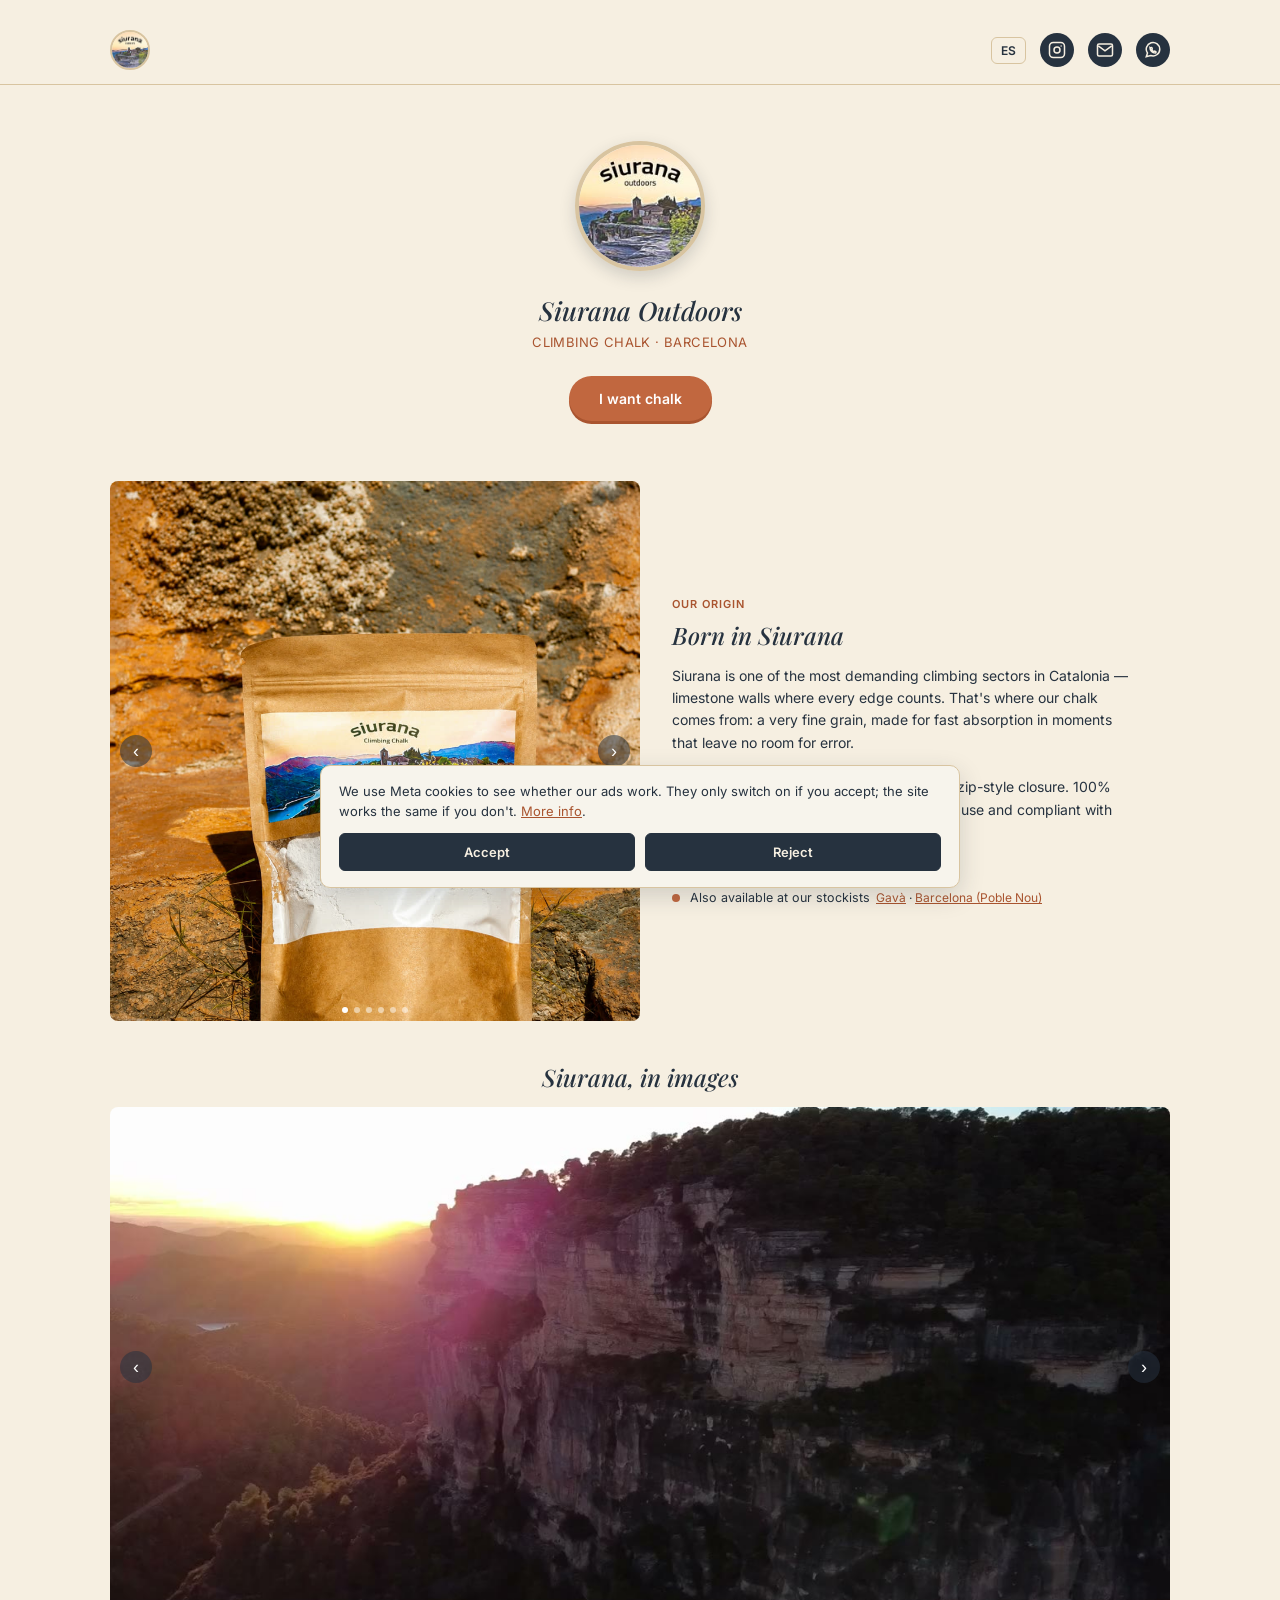
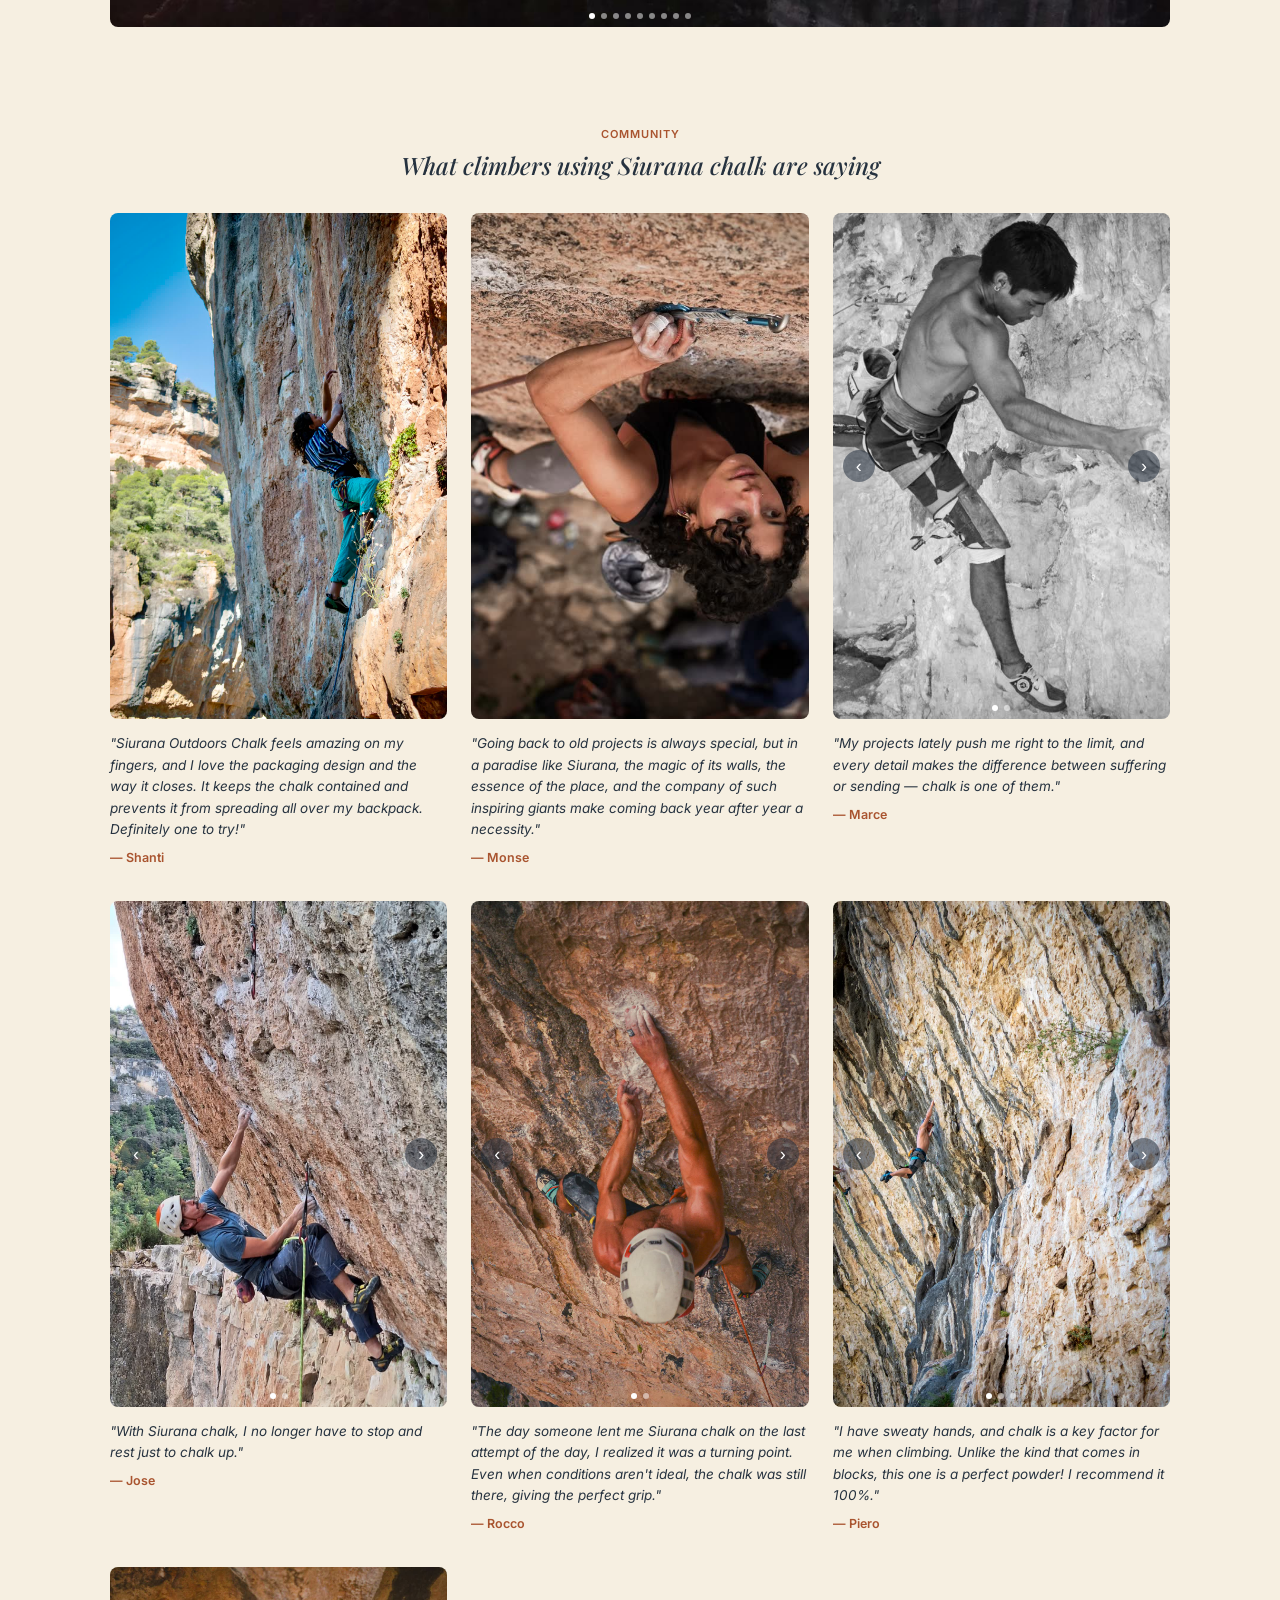
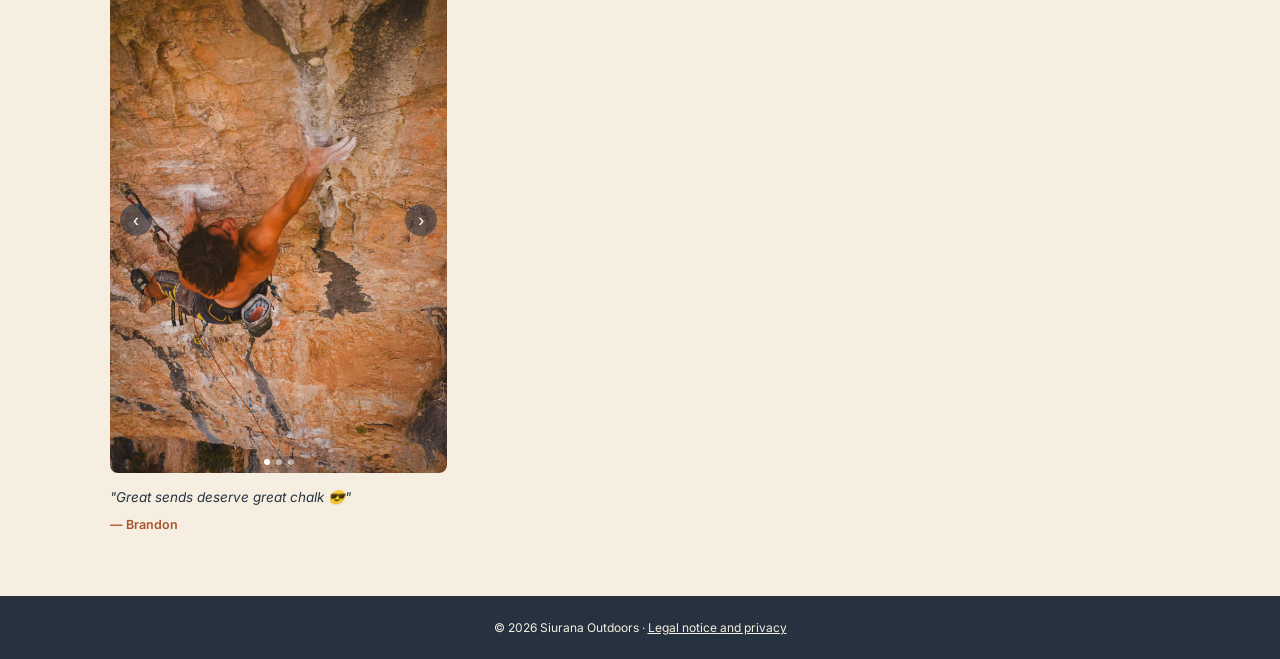
==== commit 12412a94: "Privacy page (ES/EN), footer links, and Meta pixel 2293412068139351 Co-Authored-By: Claude Opus 5.5 " ====
--- a/en/index.html
+++ b/en/index.html
@@ -3,22 +3,95 @@
 <head>
 <meta charset="UTF-8">
 <script>
+// Only an explicit ES/EN choice (stored by the language toggle) redirects.
+// Guessing from the browser language is what Google asks sites not to do:
+// Googlebot crawls without Accept-Language and mostly from the US, so it
+// would be bounced off the Spanish pages. First-time visitors whose browser
+// is in the other language get a suggestion bar instead (main.js).
 (function () {
-  var pref = localStorage.getItem('siuranaLang');
+  var pref = null;
+  try { pref = localStorage.getItem('siuranaLang'); } catch (e) {}
   var onEnglishPage = window.location.pathname.indexOf('/en/') === 0;
-  var wantsEnglish;
-  if (pref) {
-    wantsEnglish = pref === 'en';
-  } else {
-    var browserLang = (navigator.language || navigator.userLanguage || 'es').toLowerCase();
-    wantsEnglish = browserLang.indexOf('en') === 0;
-  }
-  if (wantsEnglish && !onEnglishPage) { window.location.replace('/en/'); }
-  if (!wantsEnglish && onEnglishPage) { window.location.replace('/'); }
+  if (pref === 'en' && !onEnglishPage) { window.location.replace('/en/'); }
+  if (pref === 'es' && onEnglishPage) { window.location.replace('/'); }
 })();
 </script>
 <meta name="viewport" content="width=device-width, initial-scale=1.0">
-<title>Siurana Outdoors — Climbing Chalk</title>
+<title>Climbing Chalk in Barcelona · 250 g Bag | Siurana Outdoors</title>
+<meta name="description" content="Fine climbing chalk, 100% magnesium carbonate. 250 g bag for €8: home delivery for €2.99 or free pickup in Barcelona or Gavà.">
+<link rel="canonical" href="https://siuranaoutdoors.com/en/">
+<link rel="alternate" hreflang="es" href="https://siuranaoutdoors.com/">
+<link rel="alternate" hreflang="en" href="https://siuranaoutdoors.com/en/">
+<link rel="alternate" hreflang="x-default" href="https://siuranaoutdoors.com/">
+<meta property="og:type" content="website">
+<meta property="og:site_name" content="Siurana Outdoors">
+<meta property="og:title" content="Climbing Chalk in Barcelona · 250 g Bag | Siurana Outdoors">
+<meta property="og:description" content="Fine climbing chalk, 100% magnesium carbonate. 250 g bag for €8: home delivery for €2.99 or free pickup in Barcelona or Gavà.">
+<meta property="og:url" content="https://siuranaoutdoors.com/en/">
+<meta property="og:image" content="https://siuranaoutdoors.com/assets/img/og-image.jpg">
+<meta property="og:image:width" content="1200">
+<meta property="og:image:height" content="630">
+<meta property="og:locale" content="en_GB">
+<meta name="twitter:card" content="summary_large_image">
+<meta name="theme-color" content="#f6efe1">
+<script type="application/ld+json">
+{
+ "@context": "https://schema.org",
+ "@graph": [
+  {
+   "@type": "Organization",
+   "@id": "https://siuranaoutdoors.com/#org",
+   "name": "Siurana Outdoors",
+   "url": "https://siuranaoutdoors.com/",
+   "logo": "https://siuranaoutdoors.com/assets/img/logo.jpg",
+   "email": "siuranaoutdoors@outlook.com",
+   "telephone": "+34667895438",
+   "sameAs": [
+    "https://www.instagram.com/siuranaoutdoors"
+   ]
+  },
+  {
+   "@type": "Product",
+   "@id": "https://siuranaoutdoors.com/en/#magnesio-250g",
+   "sku": "magnesio-250g",
+   "name": "Siurana Outdoors climbing chalk 250 g",
+   "description": "Fine loose climbing chalk, 100% magnesium carbonate. 250 g kraft paper doypack with zip closure.",
+   "image": [
+    "https://siuranaoutdoors.com/assets/img/product/product-1.jpg",
+    "https://siuranaoutdoors.com/assets/img/product/product-2.jpg",
+    "https://siuranaoutdoors.com/assets/img/product/product-3.jpg"
+   ],
+   "brand": {
+    "@type": "Brand",
+    "name": "Siurana Outdoors"
+   },
+   "offers": {
+    "@type": "Offer",
+    "url": "https://siuranaoutdoors.com/en/",
+    "price": "8.00",
+    "priceCurrency": "EUR",
+    "availability": "https://schema.org/InStock",
+    "itemCondition": "https://schema.org/NewCondition",
+    "seller": {
+     "@id": "https://siuranaoutdoors.com/#org"
+    },
+    "shippingDetails": {
+     "@type": "OfferShippingDetails",
+     "shippingRate": {
+      "@type": "MonetaryAmount",
+      "value": "2.99",
+      "currency": "EUR"
+     },
+     "shippingDestination": {
+      "@type": "DefinedRegion",
+      "addressCountry": "ES"
+     }
+    }
+   }
+  }
+ ]
+}
+</script>
 <link rel="icon" type="image/png" href="/assets/img/favicon.png">
 <link rel="apple-touch-icon" href="/assets/img/favicon.png">
 <link rel="stylesheet" href="/assets/css/style.css">
@@ -27,7 +100,7 @@
 
 <header class="site-header">
   <div class="container header-inner">
-    <img class="logo" src="/assets/img/logo.jpg" alt="Siurana Outdoors">
+    <a class="logo-link" href="/en/"><img class="logo" src="/assets/img/logo.jpg" alt="Siurana Outdoors"></a>
     <div class="header-right">
       <a class="lang-toggle" href="/" onclick="localStorage.setItem('siuranaLang','es')" onmousedown="localStorage.setItem('siuranaLang','es')" lang="es" aria-label="Switch to Spanish">ES</a>
       <a class="icon-link" href="https://www.instagram.com/siuranaoutdoors" target="_blank" rel="noopener" title="Instagram" aria-label="Instagram">
@@ -102,7 +175,7 @@
     <h2 class="section-title" style="text-align:center;">Siurana, in images</h2>
     <div class="carousel gallery-carousel" data-carousel aria-label="Gallery of Siurana photos and video">
       <div class="carousel-slide is-active">
-        <video autoplay muted loop playsinline poster="/assets/img/gallery-poster.jpg">
+        <video muted loop playsinline preload="none" poster="/assets/img/gallery-poster.jpg">
           <source src="/assets/video/siurana.mp4" type="video/mp4">
         </video>
       </div>
@@ -223,10 +296,11 @@
 
 <footer class="site-footer">
   <div class="container">
-    <p>&copy; 2026 Siurana Outdoors</p>
+    <p>&copy; 2026 Siurana Outdoors · <a href="/en/privacy/">Legal notice and privacy</a></p>
   </div>
 </footer>
 
+<script src="/assets/js/meta.js"></script>
 <script src="/assets/js/main.js"></script>
 </body>
 </html>
--- a/assets/css/style.css
+++ b/assets/css/style.css
@@ -295,6 +295,9 @@
 .field-row .field { flex: 1 1 0; min-width: 0; }
 .field { margin-top: 12px; }
 .field:first-child { margin-top: 0; }
+/* Side-by-side fields share one top edge; the spacing goes between rows. */
+.field-row .field { margin-top: 0; }
+.field-row + .field-row { margin-top: 12px; }
 .field label {
   display: block; font-size: 12.5px; font-weight: 600; color: var(--navy); margin-bottom: 6px;
 }
@@ -342,6 +345,20 @@
   text-align: center; padding: 24px 0; font-size: 12px;
 }
 .site-footer p { margin: 0; }
+.site-footer a { color: var(--cream); text-decoration: underline; }
+.site-footer a:hover { color: var(--sand); }
+
+/* Aviso legal y privacidad: el mismo ancho de lectura que el pedido. */
+.order.legal { max-width: 680px; padding-left: 16px; padding-right: 16px; }
+.legal .legal-h2 { font-size: 20px; margin: 30px 0 10px; }
+.legal a { color: var(--clay); text-decoration: underline; }
+.legal a:hover { color: var(--terracotta); }
+.legal-table { width: 100%; border-collapse: collapse; font-size: 13px; margin: 0 0 22px; }
+.legal-table th, .legal-table td { text-align: left; vertical-align: top; padding: 8px 6px; border-bottom: 1px solid var(--sand); }
+.legal-table th { font-weight: 600; }
+@media (max-width: 600px) {
+  .legal-table { display: block; overflow-x: auto; }
+}
 
 @media (max-width: 600px) {
   /* This used to need >= ~15px top padding to keep the crimp-hand header CTA's
@@ -385,3 +402,38 @@
 .stockist-links { font-size: 12px; margin-left: 2px; }
 .stockist-links a { color: var(--clay); text-decoration: underline; }
 .stockist-links a:hover { color: var(--terracotta); }
+
+/* Cookie banner (assets/js/meta.js). Only appears once a Meta pixel ID is
+   set. Accept and Reject look exactly alike on purpose: the Spanish data
+   protection authority (AEPD) asks for rejecting to be as easy and as
+   visible as accepting. */
+.cookie-banner {
+  position: fixed; left: 12px; right: 12px; bottom: 12px; z-index: 50;
+  max-width: 640px; margin: 0 auto; padding: 16px 18px;
+  background: var(--chalk); color: var(--navy);
+  border: 1px solid var(--sand); border-radius: 10px;
+  box-shadow: 0 8px 24px rgba(38,50,63,.18);
+  font-size: 13px; line-height: 1.5;
+}
+.cookie-banner p { margin: 0 0 12px; }
+.cookie-banner a { color: var(--clay); text-decoration: underline; }
+.cookie-actions { display: flex; gap: 10px; }
+.cookie-actions button {
+  flex: 1 1 0; padding: 10px 14px; border-radius: 6px; cursor: pointer;
+  font: 600 13px 'Inter', sans-serif;
+  background: var(--navy); color: var(--cream); border: 1px solid var(--navy);
+}
+.cookie-actions button:hover { background: var(--clay); border-color: var(--clay); }
+
+/* "Also available in English / castellano" bar (main.js) - replaces the old
+   automatic redirect by browser language, which Google advises against. */
+.lang-suggest {
+  display: flex; align-items: center; justify-content: center; gap: 12px;
+  padding: 8px 16px; background: var(--navy); color: var(--cream);
+  font-size: 12.5px; text-align: center;
+}
+.lang-suggest a { color: var(--sand); font-weight: 600; text-decoration: underline; }
+.lang-suggest button {
+  background: none; border: none; color: var(--cream); cursor: pointer;
+  font-size: 18px; line-height: 1; padding: 0 4px;
+}
